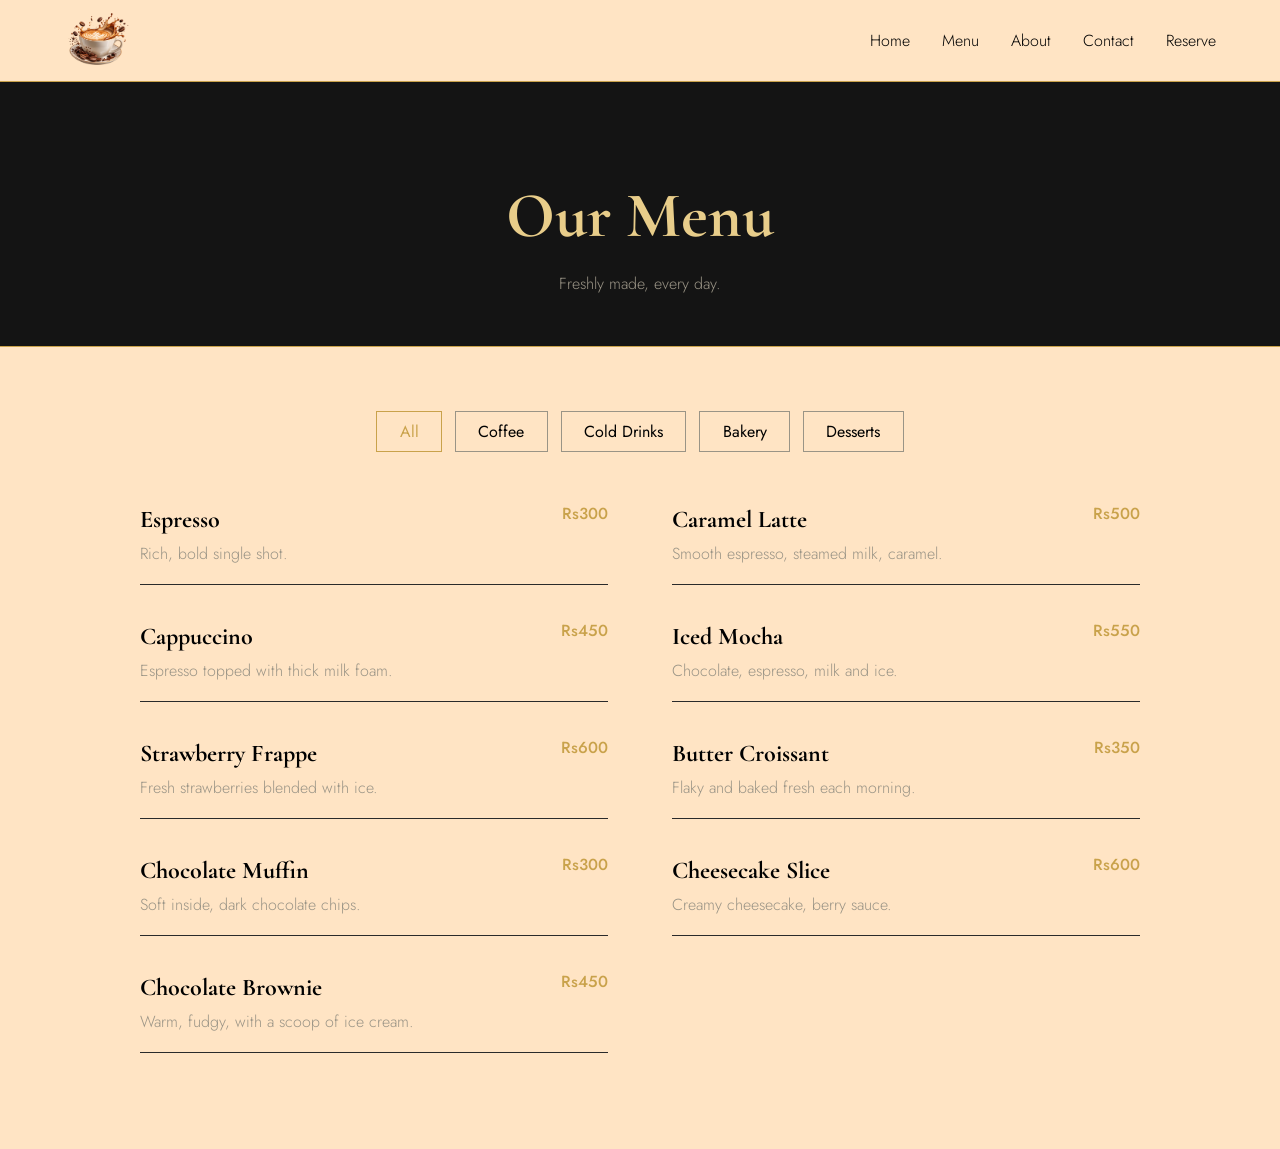
==== Menu.html @ 0eec2677 "Initial commit" ====
<!DOCTYPE html>
<html lang="en">
<head>
  <meta charset="UTF-8">
  <meta name="viewport" content="width=device-width, initial-scale=1.0">
  <title>Menu</title>
  <link href="https://fonts.googleapis.com/css2?family=Cormorant+Garamond:wght@500;700&family=Jost:wght@300;400;500&display=swap" rel="stylesheet">
  <link rel="stylesheet" href="style.css">
</head>
<body>

  <header class="nav" style="background-color: bisque;">
    <a href="index.html"><img src="cofee logo.png" alt="Cafe logo"></a>
    <nav>
      <ul>
        <li><a href="index.html">Home</a></li>
        <li><a href="menu.html">Menu</a></li>
        <li><a href="about.html">About</a></li>
        <li><a href="contact.html">Contact</a></li>
        <li><a href="reserve.html">Reserve</a></li>
      </ul>
    </nav>
  </header>

  <section class="page-title" style="background-image: url('background.png');">
    <h1>Our Menu</h1>
    <p>Freshly made, every day.</p>
  </section>

  <section class="menu-section" style="background-color: bisque">
    <div class="filters" id="filters"></div>
    <div class="menu-grid" id="menuGrid"></div>
  </section>

  <script src="script.js"></script>
</body>
</html>
---- style.css ----
/* ---------- Colours: change these to restyle everything ---------- */
:root {
  --black: #000000;
  --charcoal: #141414;
  --gold: #c9a24b;
  --gold-light: #e8cd8a;
  --text: black;
  --muted: #9a9486;
}

/* ---------- Reset and base ---------- */
* { box-sizing: border-box; margin: 0; padding: 0; }
html { scroll-behavior: smooth; }

body {
  background: var(--black);
  color: var(--text);
  font-family: "Jost", sans-serif;
  font-weight: 300;
  line-height: 1.7;
}

h1, h2, h3 { font-family: "Cormorant Garamond", serif; font-weight: 700; }

/* ---------- Navigation bar ---------- */
.nav {
  position: sticky;
  top: 0;
  z-index: 10;
  display: flex;
  justify-content: space-between;
  align-items: center;
  padding: 0.8rem 5%;
  background: var(--black);
  background-color: bisque;
  font-color: black;
  border-bottom: 1px solid var(--gold);
  transition: background 0.3s;
}
.nav.scrolled { background: rgba(0, 0, 0, 0.95); }

.nav img { height: 55px; display: block; }   /* logo size */

nav ul { display: flex; list-style: none; gap: 2rem; }
nav a { color: var(--text); text-decoration: none; transition: color 0.2s; }
nav a:hover { color: var(--gold-light); }
nav a.active { color: var(--gold); }

/* ---------- Hero section ---------- */
.hero {
  min-height: 90vh;
  display: flex;
  flex-direction: column;
  justify-content: center;
  align-items: flex-end;      /* pushes everything to the right side */
  text-align: right;          /* right-aligns the text itself */
  padding: 0 8%;
  background: radial-gradient(circle at 75% 40%, #2a2110 0%, var(--black) 60%);
  /* If you use a photo, keep your own background line instead, for example:
  background: linear-gradient(rgba(0,0,0,0.35), rgba(0,0,0,0.35)), url("images/hero.jpg") center/cover; */
}

.hero h1 {
  font-size: clamp(2.8rem, 8vw, 5.5rem);
  line-height: 1.05;
  color: var(--gold-light);
  margin-bottom: 1.2rem;
  max-width: 700px;
}

.hero p {
  max-width: 560px;
  color: wheat;
  font-size: clamp(1.1rem, 2vw, 1.3rem);
  font-style: italic;
  margin-bottom: 2rem;
  text-shadow: 0 2px 8px rgba(0, 0, 0, 0.6);
}

.para {
  color: white;
  font-size: 1.15rem;
  margin-bottom: 2rem;
}

/* ---------- Button ---------- */
.btn {
  display: inline-block;
  background: var(--gold);
  color: var(--black);
  border: 1px solid var(--gold);
  padding: 0.8rem 2.2rem;
  font-weight: 500;
  text-decoration: none;
  transition: background 0.2s, color 0.2s;
}
.btn:hover { background: transparent; color: var(--gold); }

/* ---------- Picture + text section ---------- */
.feature {
  display: grid;
  grid-template-columns: 1fr 1fr;   /* picture left, text right */
  align-items: center;
  gap: 4rem;
  padding: 6rem 8%;
  background: var(--charcoal);
}

.feature img {
  width: 100%;
  height: 420px;
  object-fit: cover;               /* crops the photo neatly instead of stretching it */
  border: 1px solid var(--gold);
}

.feature h2 {
  font-size: 2.6rem;
  color: var(--gold);
  margin-bottom: 1rem;
}

.feature p {
  color: white;
  margin-bottom: 2rem;
}

/* ---------- Page title (used on Menu, About, etc.) ---------- */
.page-title {
  text-align: center;
  padding: 5rem 8% 3rem;
  background: var(--charcoal);
  border-bottom: 1px solid var(--gold);
}
.page-title h1 { font-size: clamp(2.5rem, 6vw, 4rem); color: var(--gold-light); }
.page-title p { color: var(--muted); }

/* ---------- Menu ---------- */
.menu-section { padding: 4rem 8% 6rem; }

.filters {
  display: flex;
  justify-content: center;
  flex-wrap: wrap;
  gap: 0.8rem;
  margin-bottom: 3rem;
}

.filters button {
  background: transparent;
  color: var(--text);
  border: 1px solid var(--muted);
  padding: 0.5rem 1.4rem;
  font: 400 1rem "Jost", sans-serif;
  cursor: pointer;
  transition: border-color 0.2s, color 0.2s;
}
.filters button:hover,
.filters button.active { border-color: var(--gold); color: var(--gold); }

.menu-grid {
  display: grid;
  grid-template-columns: repeat(auto-fit, minmax(300px, 1fr));
  gap: 2rem 4rem;
  max-width: 1000px;
  margin: 0 auto;
}

.dish { border-bottom: 1px solid #2a2a2a; padding-bottom: 1rem; }
.dish-top { display: flex; justify-content: space-between; gap: 1rem; }
.dish h3 { font-size: 1.5rem; color: var(--text); }
.price { color: var(--gold); font-weight: 500; }
.dish p { color: var(--muted); }

/* ---------- Reservation form ---------- */
.reserve-section { padding: 4rem 8% 6rem; }

.form {
  max-width: 480px;
  margin: 0 auto;
  display: grid;
  gap: 1.2rem;
}

.form label { display: grid; gap: 0.3rem; color: var(--muted); }

.form input {
  background: var(--charcoal);
  color: var(--text);
  border: 1px solid #333;
  padding: 0.7rem;
  font: 400 1rem "Jost", sans-serif;
}
.form input:focus { outline: 2px solid var(--gold); border-color: var(--gold); }

.form .btn { cursor: pointer; font-size: 1rem; }

#formMsg { min-height: 1.5rem; }
#formMsg.error { color: #e5736b; }
#formMsg.ok { color: var(--gold-light); }

/* ---------- About page ---------- */
.feature.reverse img { order: 2; }        /* swaps the picture to the right */
.feature.reverse { background: var(--black); }

.values {
  display: grid;
  grid-template-columns: repeat(auto-fit, minmax(220px, 1fr));
  gap: 2rem;
  padding: 5rem 8%;
  text-align: center;
  background: var(--charcoal);
  border-top: 1px solid var(--gold);
}
.value h3 { font-size: 1.8rem; color: var(--gold); }
.value p { color: var(--muted); }

/* ---------- Mobile phones (keep this block at the very bottom) ---------- */
@media (max-width: 700px) {
  .nav { flex-direction: column; gap: 0.6rem; }
  nav ul { gap: 1rem; font-size: 0.95rem; }

  .hero { padding: 0 6%; align-items: flex-start; text-align: left; }

  .feature { grid-template-columns: 1fr; gap: 2rem; padding: 4rem 6%; }
  .feature img { height: 260px; }
  .feature.reverse img { order: 0; }
}

/* ---------- Contact page ---------- */
.contact-info {
  display: grid;
  grid-template-columns: repeat(auto-fit, minmax(220px, 1fr));
  gap: 2rem;
  padding: 4rem 8%;
  text-align: center;
}
.info-box { border: 1px solid #2a2a2a; padding: 2rem 1rem; }
.info-box h3 { font-size: 1.6rem; color: var(--gold); margin-bottom: 0.5rem; }
.info-box p { color: var(--muted); }

.map { padding: 0 8% 4rem; }
.map iframe {
  width: 100%;
  height: 380px;
  border: 1px solid var(--gold);
  display: block;
}

.section-heading { text-align: center; color: var(--gold); font-size: 2.4rem; margin-bottom: 2rem; }

/* textarea and messages (shares the .form styles above) */
.form textarea {
  background: var(--charcoal);
  color: var(--text);
  border: 1px solid #333;
  padding: 0.7rem;
  font: 400 1rem "Jost", sans-serif;
  resize: vertical;
}
.form textarea:focus { outline: 2px solid var(--gold); border-color: var(--gold); }

#contactMsg { min-height: 1.5rem; }
#contactMsg.error { color: #e5736b; }
#contactMsg.ok { color: var(--gold-light); }
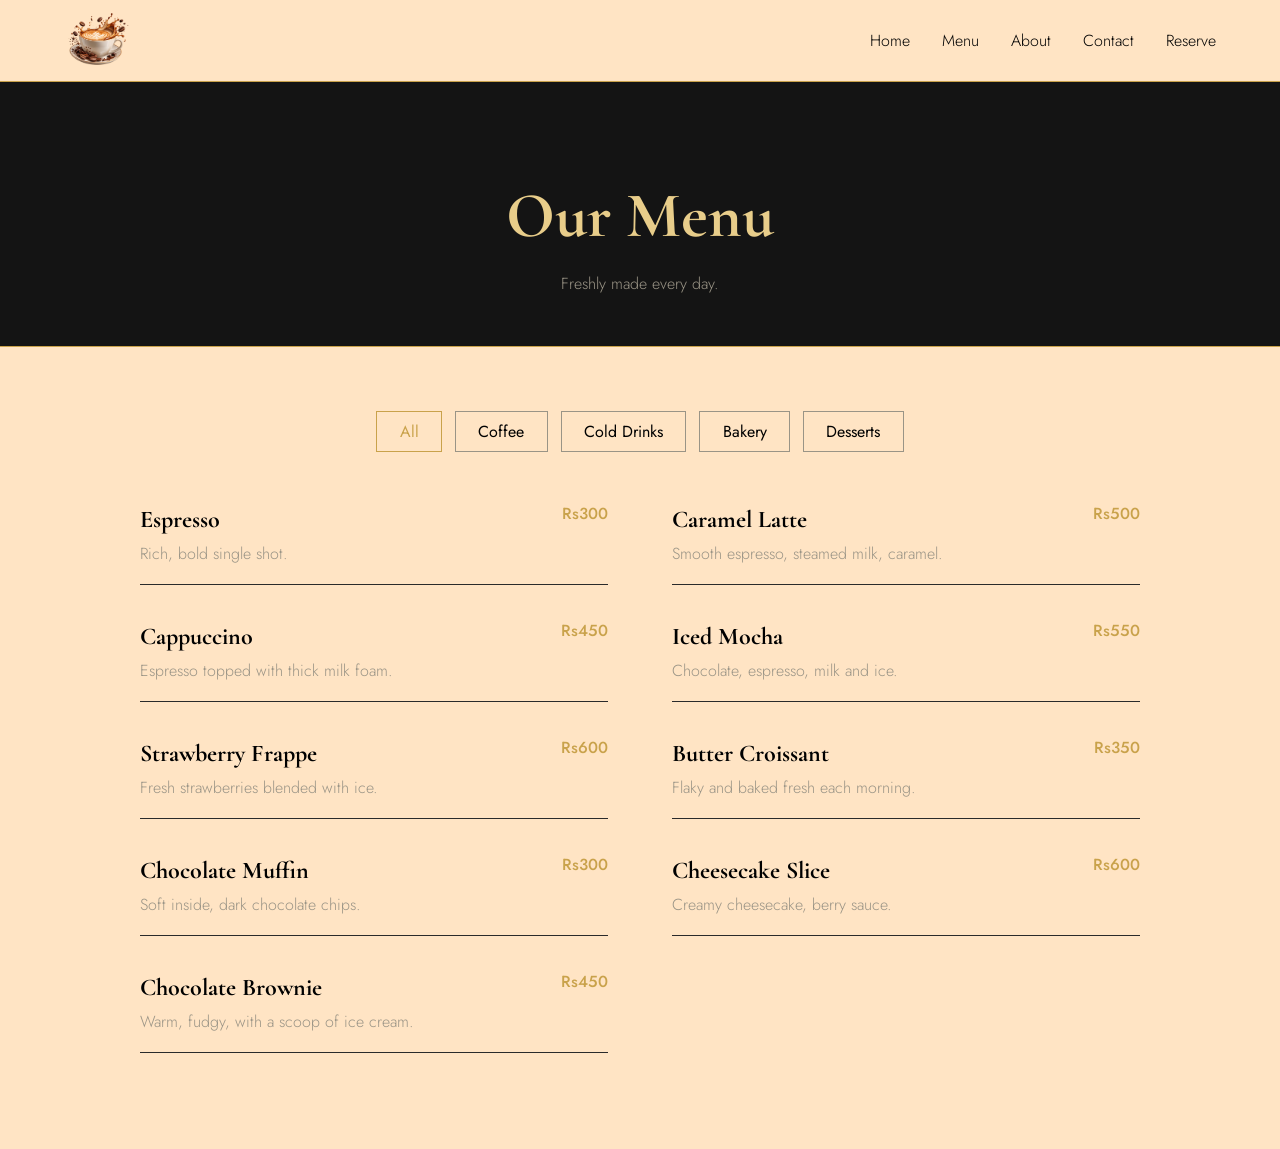
==== commit e9c3879c: "Fix the menu pagination" ====
--- a/Menu.html
+++ b/Menu.html
@@ -24,7 +24,7 @@
 
   <section class="page-title" style="background-image: url('background.png');">
     <h1>Our Menu</h1>
-    <p>Freshly made, every day.</p>
+    <p>Freshly made every day.</p>
   </section>
 
   <section class="menu-section" style="background-color: bisque">
